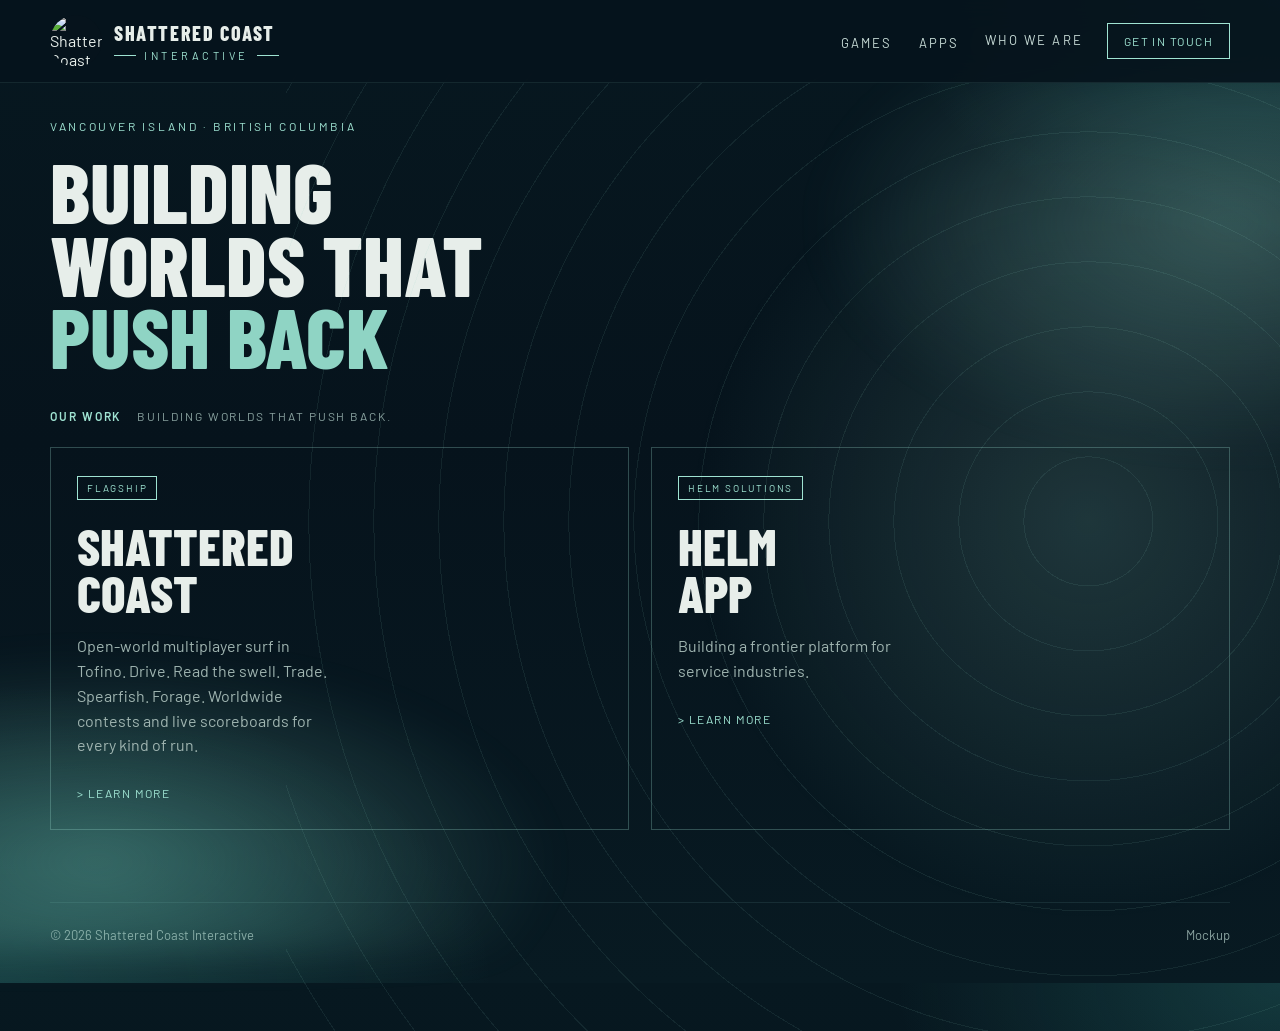
==== index.html @ d67cd0e2 "Initial Shattered Coast Interactive site" ====
<!DOCTYPE html>
<html lang="en">
<head>
<meta charset="UTF-8" />
<meta name="viewport" content="width=device-width, initial-scale=1" />
<title>Shattered Coast Interactive</title>
<link href="https://fonts.googleapis.com/css2?family=Barlow+Condensed:wght@700;800&family=Barlow:wght@400;500&display=swap" rel="stylesheet" />
<link rel="stylesheet" href="styles.css" />
</head>
<body>
<div class="foam-strand a"></div>
<div class="foam-strand b"></div>
<header>
  <div class="wrap bar">
    <a class="brand" href="index.html">
      <img class="mark" src="logo-navy-white.jpg" alt="Shattered Coast logo" />
      <div class="word"><strong>SHATTERED COAST</strong><em><span></span> INTERACTIVE <span></span></em></div>
    </a>
    <nav>
      <div class="drop"><a href="game-shattered-coast.html">Games</a><div class="menu"><a href="game-shattered-coast.html">Shattered Coast</a></div></div>
      <div class="drop"><a href="barber-helm.html">Apps</a><div class="menu"><a href="barber-helm.html">Barber Helm</a></div></div>
      <a href="who-we-are.html">Who We Are</a>
    </nav>
    <a class="steam" href="contact.html">Get in touch</a>
  </div>
</header>
<main>
  <section class="wrap hero">
    <div>
      <p class="pin">Vancouver Island · British Columbia</p>
      <h1>Building<br>worlds that<br><span class="foam">push back</span></h1>
    </div>
    <div class="hero-mark"><img src="logo-navy-white.jpg" alt="" /></div>
  </section>
  <section class="wrap work">
    <p class="kicker"><b>Our work</b> Building worlds that push back.</p>
    <div class="cards">
      <article class="panel">
        <span class="badge">Flagship</span>
        <h2>Shattered<br>Coast</h2>
        <p>Open-world multiplayer surf in Tofino. Drive. Read the swell. Trade. Spearfish. Forage. Worldwide contests and live scoreboards for every kind of run.</p>
        <a href="game-shattered-coast.html">Learn more</a>
      </article>
      <article class="panel">
        <span class="badge">Helm Solutions</span>
        <h2>Helm<br>App</h2>
        <p>Building a frontier platform for service industries.</p>
        <a href="barber-helm.html">Learn more</a>
      </article>
    </div>
  </section>
</main>
<footer class="wrap"><span>© 2026 Shattered Coast Interactive</span><span>Mockup</span></footer>
</body>
</html>
---- styles.css ----
:root { --navy: #07141f; --foam: #9fe3d2; --paper: #e7eeea; --mute: #8aa3a0; --line: rgba(159, 227, 210, 0.28); }
* { box-sizing: border-box; margin: 0; padding: 0; }
html { scroll-behavior: smooth; }
body { font-family: Barlow, system-ui, sans-serif; color: var(--paper); background: radial-gradient(70% 55% at 0% 100%, rgba(80, 200, 185, .22), transparent 55%), radial-gradient(60% 50% at 100% 0%, rgba(70, 190, 180, .2), transparent 50%), linear-gradient(180deg, #071820 0%, #06131c 45%, #081a22 100%); min-height: 100vh; }
.foam-strand { pointer-events: none; position: fixed; z-index: 0; filter: blur(18px); }
.foam-strand.a { left: -8%; bottom: -6%; width: 52vw; height: 34vh; background: radial-gradient(ellipse at 30% 70%, rgba(127,220,200,.35), transparent 70%); }
.foam-strand.b { right: -10%; top: 8%; width: 46vw; height: 42vh; background: radial-gradient(ellipse at 70% 40%, rgba(143,212,196,.32), transparent 72%); }
a { color: inherit; text-decoration: none; }
.wrap { width: min(1180px, calc(100% - 48px)); margin: 0 auto; }
header { position: sticky; top: 0; z-index: 10; background: rgba(6,19,28,.9); backdrop-filter: blur(16px); border-bottom: 1px solid rgba(159,227,210,.1); }
.bar { display: flex; align-items: center; gap: 24px; height: 82px; }
.brand { display: flex; align-items: center; gap: 12px; }
.mark { width: 52px; height: 52px; border-radius: 50%; object-fit: cover; background: #06131c; }
.word strong { display: block; font-family: "Barlow Condensed", sans-serif; letter-spacing: .08em; font-size: 20px; font-weight: 800; }
.word em { display: flex; align-items: center; gap: 8px; font-style: normal; font-size: 11px; letter-spacing: .32em; color: var(--foam); margin-top: 4px; }
.word em span { display: block; width: 22px; height: 1px; background: var(--foam); }
nav { margin-left: auto; display: flex; gap: 26px; }
nav a { font-size: 13px; letter-spacing: .16em; text-transform: uppercase; color: #c9ddd8; }
.steam { display: inline-flex; border: 1px solid var(--foam); color: var(--foam); padding: 10px 16px; font-size: 12px; letter-spacing: .12em; text-transform: uppercase; }
.hero { display: grid; grid-template-columns: 1.05fr .95fr; gap: 24px; align-items: center; padding: 36px 0 28px; position: relative; z-index: 1; }
.hero:before { content: ""; position: absolute; inset: -10% -20% auto 20%; height: 980px; background: radial-gradient(circle at 68% 48%, rgba(143,212,196,.18), transparent 42%), repeating-radial-gradient(circle at 68% 48%, transparent 0 64px, rgba(143,212,196,.09) 64px 65px); pointer-events: none; }
.pin { color: var(--foam); letter-spacing: .22em; text-transform: uppercase; font-size: 12px; margin-bottom: 22px; }
h1 { font-family: "Barlow Condensed", sans-serif; font-weight: 800; text-transform: uppercase; line-height: .86; font-size: clamp(52px, 6.6vw, 92px); }
h1 .foam { color: #8fd4c4; }
.hero-mark { position: relative; display: grid; place-items: center; z-index: 1; }
.hero-mark img { width: min(380px, 80%); border-radius: 50%; }
.work { padding: 8px 0 72px; position: relative; z-index: 1; }
.kicker { display: flex; gap: 16px; align-items: center; letter-spacing: .16em; text-transform: uppercase; font-size: 12px; color: var(--mute); margin-bottom: 24px; }
.kicker b { color: var(--foam); font-weight: 600; }
.cards { display: grid; grid-template-columns: 1fr 1fr; gap: 22px; }
.panel { min-height: 340px; padding: 28px 26px; border: 1px solid var(--line); position: relative; }
.badge { display: inline-block; border: 1px solid var(--foam); color: var(--foam); font-size: 10px; letter-spacing: .18em; text-transform: uppercase; padding: 5px 9px; margin-bottom: 22px; }
h2 { font-family: "Barlow Condensed", sans-serif; font-weight: 800; text-transform: uppercase; font-size: clamp(36px, 4vw, 52px); line-height: .92; margin-bottom: 18px; }
.panel p { color: #9fb4b0; line-height: 1.55; max-width: 28ch; margin-bottom: 24px; }
.panel > a { color: var(--foam); letter-spacing: .12em; text-transform: uppercase; font-size: 12px; }
.panel > a:before { content: "> "; }
footer { display: flex; justify-content: space-between; padding: 24px 0 40px; border-top: 1px solid rgba(159,227,210,.1); color: var(--mute); font-size: 13px; }
@media (max-width: 720px) { nav { display: none; } .hero, .cards { grid-template-columns: 1fr; } }
nav .drop { position: relative; }
nav .menu { display: none; position: absolute; top: calc(100% + 14px); left: 50%; transform: translateX(-50%); min-width: 160px; background: #0a1c28; border: 1px solid var(--line); padding: 8px 0; z-index: 20; }
nav .drop:hover .menu, nav .drop:focus-within .menu { display: block; }
nav .menu a { display: block; padding: 10px 16px; letter-spacing: .12em; text-transform: uppercase; font-size: 12px; color: var(--foam); }
.page { position: relative; z-index: 1; padding: 72px 0 96px; }
.page h1 { margin-bottom: 18px; }
.page p { color: #b7c9c5; max-width: 56ch; line-height: 1.7; font-size: 18px; }
.contact label { display: block; font-size: 12px; letter-spacing: .16em; text-transform: uppercase; color: var(--foam); margin: 16px 0 8px; }
.contact input, .contact textarea { width: min(520px, 100%); background: rgba(6,19,28,.6); border: 1px solid var(--line); color: var(--paper); padding: 12px 14px; font: inherit; }
.contact textarea { min-height: 140px; }
.contact button { margin-top: 18px; cursor: pointer; background: transparent; }
.helm-page { background: #000 !important; min-height: 100vh; color: #fff; }
.helm-page header { background: #000; border-bottom: 1px solid #222; }
.helm-hero { min-height: calc(100vh - 82px); display: grid; place-items: center; text-align: center; }
.helm-hero h1 { font-family: "Barlow Condensed", sans-serif; font-weight: 800; letter-spacing: .08em; font-size: clamp(64px, 12vw, 140px); line-height: .9; text-transform: uppercase; }
.helm-hero .barber { color: #d4af37; }
.helm-hero .helm { color: #7b3ff2; }
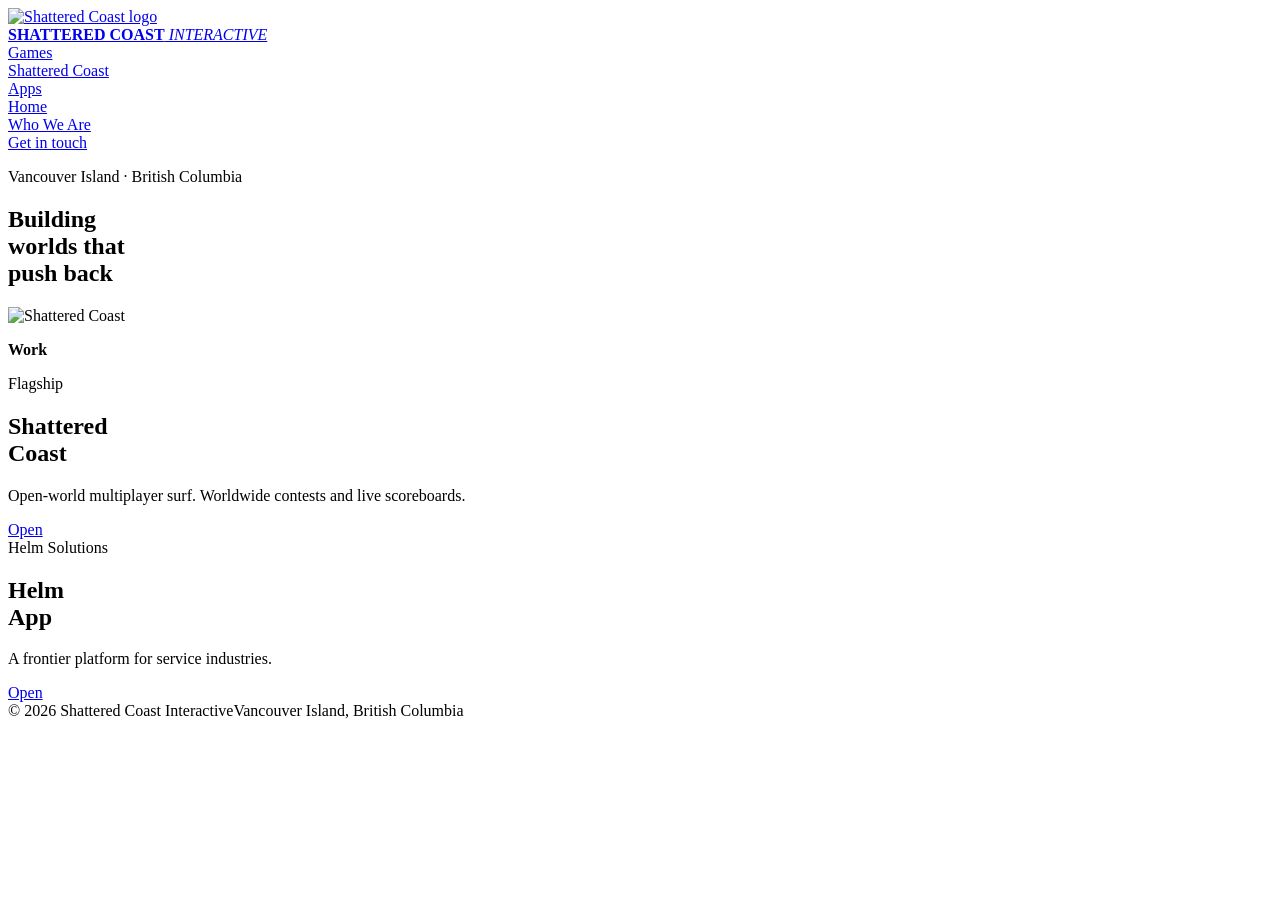
==== commit 6315c263: "Add full styles and current homepage, contact, game, helm, who-we-are shells" ====
--- a/index.html
+++ b/index.html
@@ -18,38 +18,38 @@
     </a>
     <nav>
       <div class="drop"><a href="game-shattered-coast.html">Games</a><div class="menu"><a href="game-shattered-coast.html">Shattered Coast</a></div></div>
-      <div class="drop"><a href="barber-helm.html">Apps</a><div class="menu"><a href="barber-helm.html">Barber Helm</a></div></div>
+      <div class="drop"><a href="helm.html">Apps</a><div class="menu"><a href="helm.html">Home</a></div></div>
       <a href="who-we-are.html">Who We Are</a>
     </nav>
     <a class="steam" href="contact.html">Get in touch</a>
   </div>
 </header>
-<main>
+<main id="top">
   <section class="wrap hero">
     <div>
       <p class="pin">Vancouver Island · British Columbia</p>
       <h1>Building<br>worlds that<br><span class="foam">push back</span></h1>
     </div>
-    <div class="hero-mark"><img src="logo-navy-white.jpg" alt="" /></div>
+    <div class="hero-mark"><img src="logo-navy-white.jpg" alt="Shattered Coast" /></div>
   </section>
   <section class="wrap work">
-    <p class="kicker"><b>Our work</b> Building worlds that push back.</p>
+    <p class="kicker"><b>Work</b></p>
     <div class="cards">
       <article class="panel">
         <span class="badge">Flagship</span>
         <h2>Shattered<br>Coast</h2>
-        <p>Open-world multiplayer surf in Tofino. Drive. Read the swell. Trade. Spearfish. Forage. Worldwide contests and live scoreboards for every kind of run.</p>
-        <a href="game-shattered-coast.html">Learn more</a>
+        <p>Open-world multiplayer surf. Worldwide contests and live scoreboards.</p>
+        <a href="game-shattered-coast.html">Open</a>
       </article>
       <article class="panel">
         <span class="badge">Helm Solutions</span>
         <h2>Helm<br>App</h2>
-        <p>Building a frontier platform for service industries.</p>
-        <a href="barber-helm.html">Learn more</a>
+        <p>A frontier platform for service industries.</p>
+        <a href="helm.html">Open</a>
       </article>
     </div>
   </section>
 </main>
-<footer class="wrap"><span>© 2026 Shattered Coast Interactive</span><span>Mockup</span></footer>
+<footer class="wrap"><span>© 2026 Shattered Coast Interactive</span><span>Vancouver Island, British Columbia</span></footer>
 </body>
 </html>
--- a/styles.css
+++ b/styles.css
@@ -1,55 +1,7 @@
-:root { --navy: #07141f; --foam: #9fe3d2; --paper: #e7eeea; --mute: #8aa3a0; --line: rgba(159, 227, 210, 0.28); }
-* { box-sizing: border-box; margin: 0; padding: 0; }
-html { scroll-behavior: smooth; }
-body { font-family: Barlow, system-ui, sans-serif; color: var(--paper); background: radial-gradient(70% 55% at 0% 100%, rgba(80, 200, 185, .22), transparent 55%), radial-gradient(60% 50% at 100% 0%, rgba(70, 190, 180, .2), transparent 50%), linear-gradient(180deg, #071820 0%, #06131c 45%, #081a22 100%); min-height: 100vh; }
-.foam-strand { pointer-events: none; position: fixed; z-index: 0; filter: blur(18px); }
-.foam-strand.a { left: -8%; bottom: -6%; width: 52vw; height: 34vh; background: radial-gradient(ellipse at 30% 70%, rgba(127,220,200,.35), transparent 70%); }
-.foam-strand.b { right: -10%; top: 8%; width: 46vw; height: 42vh; background: radial-gradient(ellipse at 70% 40%, rgba(143,212,196,.32), transparent 72%); }
-a { color: inherit; text-decoration: none; }
-.wrap { width: min(1180px, calc(100% - 48px)); margin: 0 auto; }
-header { position: sticky; top: 0; z-index: 10; background: rgba(6,19,28,.9); backdrop-filter: blur(16px); border-bottom: 1px solid rgba(159,227,210,.1); }
-.bar { display: flex; align-items: center; gap: 24px; height: 82px; }
-.brand { display: flex; align-items: center; gap: 12px; }
-.mark { width: 52px; height: 52px; border-radius: 50%; object-fit: cover; background: #06131c; }
-.word strong { display: block; font-family: "Barlow Condensed", sans-serif; letter-spacing: .08em; font-size: 20px; font-weight: 800; }
-.word em { display: flex; align-items: center; gap: 8px; font-style: normal; font-size: 11px; letter-spacing: .32em; color: var(--foam); margin-top: 4px; }
-.word em span { display: block; width: 22px; height: 1px; background: var(--foam); }
-nav { margin-left: auto; display: flex; gap: 26px; }
-nav a { font-size: 13px; letter-spacing: .16em; text-transform: uppercase; color: #c9ddd8; }
-.steam { display: inline-flex; border: 1px solid var(--foam); color: var(--foam); padding: 10px 16px; font-size: 12px; letter-spacing: .12em; text-transform: uppercase; }
-.hero { display: grid; grid-template-columns: 1.05fr .95fr; gap: 24px; align-items: center; padding: 36px 0 28px; position: relative; z-index: 1; }
-.hero:before { content: ""; position: absolute; inset: -10% -20% auto 20%; height: 980px; background: radial-gradient(circle at 68% 48%, rgba(143,212,196,.18), transparent 42%), repeating-radial-gradient(circle at 68% 48%, transparent 0 64px, rgba(143,212,196,.09) 64px 65px); pointer-events: none; }
-.pin { color: var(--foam); letter-spacing: .22em; text-transform: uppercase; font-size: 12px; margin-bottom: 22px; }
-h1 { font-family: "Barlow Condensed", sans-serif; font-weight: 800; text-transform: uppercase; line-height: .86; font-size: clamp(52px, 6.6vw, 92px); }
-h1 .foam { color: #8fd4c4; }
-.hero-mark { position: relative; display: grid; place-items: center; z-index: 1; }
-.hero-mark img { width: min(380px, 80%); border-radius: 50%; }
-.work { padding: 8px 0 72px; position: relative; z-index: 1; }
-.kicker { display: flex; gap: 16px; align-items: center; letter-spacing: .16em; text-transform: uppercase; font-size: 12px; color: var(--mute); margin-bottom: 24px; }
-.kicker b { color: var(--foam); font-weight: 600; }
-.cards { display: grid; grid-template-columns: 1fr 1fr; gap: 22px; }
-.panel { min-height: 340px; padding: 28px 26px; border: 1px solid var(--line); position: relative; }
-.badge { display: inline-block; border: 1px solid var(--foam); color: var(--foam); font-size: 10px; letter-spacing: .18em; text-transform: uppercase; padding: 5px 9px; margin-bottom: 22px; }
-h2 { font-family: "Barlow Condensed", sans-serif; font-weight: 800; text-transform: uppercase; font-size: clamp(36px, 4vw, 52px); line-height: .92; margin-bottom: 18px; }
-.panel p { color: #9fb4b0; line-height: 1.55; max-width: 28ch; margin-bottom: 24px; }
-.panel > a { color: var(--foam); letter-spacing: .12em; text-transform: uppercase; font-size: 12px; }
-.panel > a:before { content: "> "; }
-footer { display: flex; justify-content: space-between; padding: 24px 0 40px; border-top: 1px solid rgba(159,227,210,.1); color: var(--mute); font-size: 13px; }
-@media (max-width: 720px) { nav { display: none; } .hero, .cards { grid-template-columns: 1fr; } }
-nav .drop { position: relative; }
-nav .menu { display: none; position: absolute; top: calc(100% + 14px); left: 50%; transform: translateX(-50%); min-width: 160px; background: #0a1c28; border: 1px solid var(--line); padding: 8px 0; z-index: 20; }
-nav .drop:hover .menu, nav .drop:focus-within .menu { display: block; }
-nav .menu a { display: block; padding: 10px 16px; letter-spacing: .12em; text-transform: uppercase; font-size: 12px; color: var(--foam); }
-.page { position: relative; z-index: 1; padding: 72px 0 96px; }
-.page h1 { margin-bottom: 18px; }
-.page p { color: #b7c9c5; max-width: 56ch; line-height: 1.7; font-size: 18px; }
-.contact label { display: block; font-size: 12px; letter-spacing: .16em; text-transform: uppercase; color: var(--foam); margin: 16px 0 8px; }
-.contact input, .contact textarea { width: min(520px, 100%); background: rgba(6,19,28,.6); border: 1px solid var(--line); color: var(--paper); padding: 12px 14px; font: inherit; }
-.contact textarea { min-height: 140px; }
-.contact button { margin-top: 18px; cursor: pointer; background: transparent; }
-.helm-page { background: #000 !important; min-height: 100vh; color: #fff; }
-.helm-page header { background: #000; border-bottom: 1px solid #222; }
-.helm-hero { min-height: calc(100vh - 82px); display: grid; place-items: center; text-align: center; }
-.helm-hero h1 { font-family: "Barlow Condensed", sans-serif; font-weight: 800; letter-spacing: .08em; font-size: clamp(64px, 12vw, 140px); line-height: .9; text-transform: uppercase; }
-.helm-hero .barber { color: #d4af37; }
-.helm-hero .helm { color: #7b3ff2; }
+:root {
+  --navy: #07141f;
+  --foam: #9fe3d2;
+  --paper: #e7eeea;
+  --mute: #8aa3a0;
+  --line: rgba(159, 227, 210, 0.28);
+}
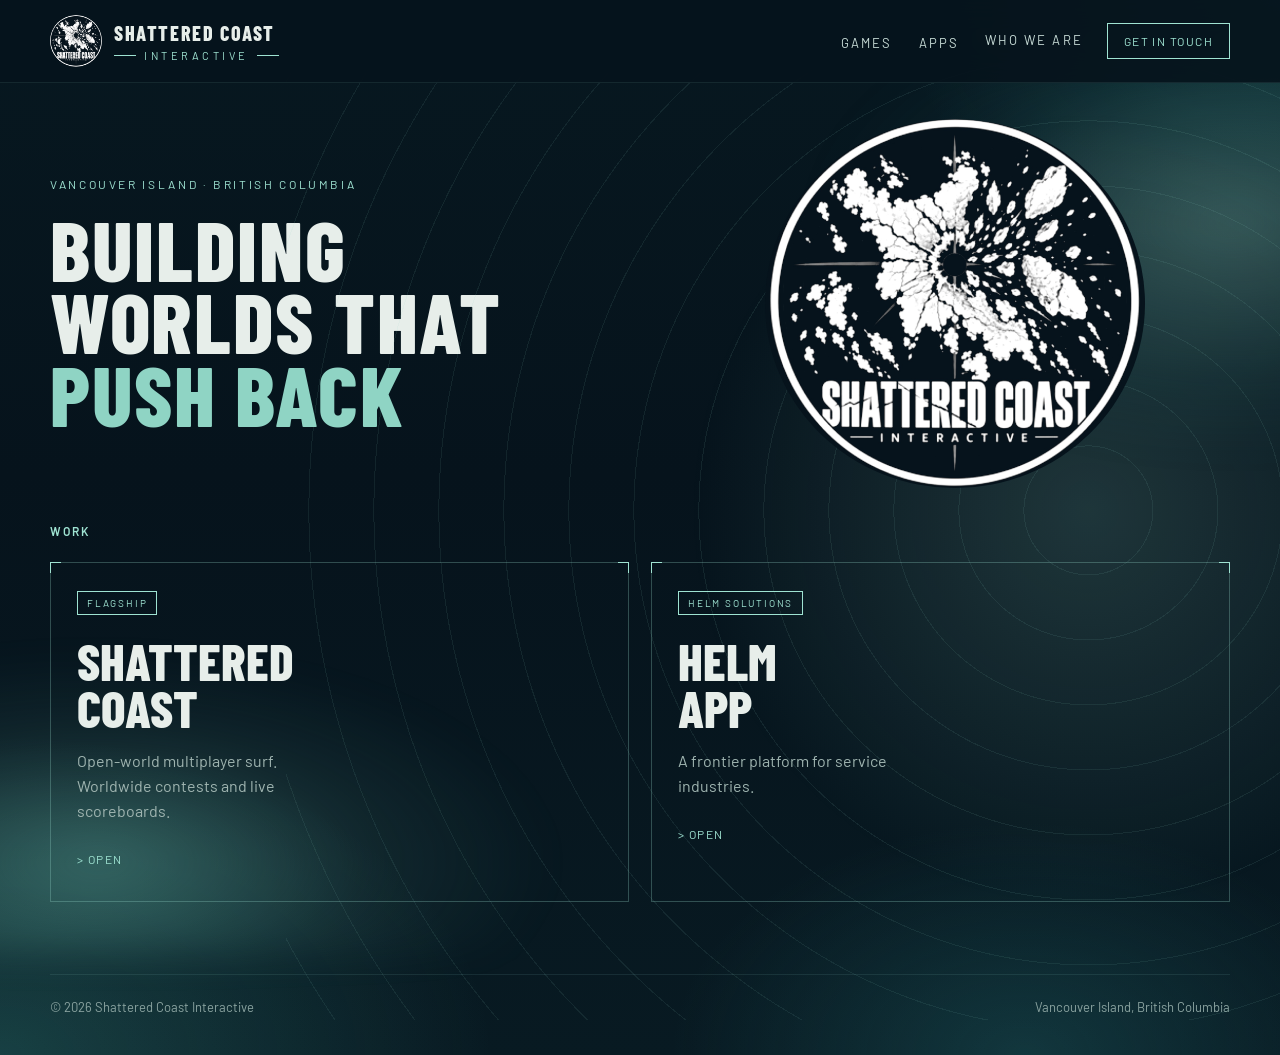
==== commit 8c28f6c3: "Point homepage logo at logo-navy.jpg" ====
--- a/index.html
+++ b/index.html
@@ -13,7 +13,7 @@
 <header>
   <div class="wrap bar">
     <a class="brand" href="index.html">
-      <img class="mark" src="logo-navy-white.jpg" alt="Shattered Coast logo" />
+      <img class="mark" src="logo-navy.jpg" alt="Shattered Coast logo" />
       <div class="word"><strong>SHATTERED COAST</strong><em><span></span> INTERACTIVE <span></span></em></div>
     </a>
     <nav>
@@ -30,7 +30,7 @@
       <p class="pin">Vancouver Island · British Columbia</p>
       <h1>Building<br>worlds that<br><span class="foam">push back</span></h1>
     </div>
-    <div class="hero-mark"><img src="logo-navy-white.jpg" alt="Shattered Coast" /></div>
+    <div class="hero-mark"><img src="logo-navy.jpg" alt="Shattered Coast" /></div>
   </section>
   <section class="wrap work">
     <p class="kicker"><b>Work</b></p>
--- a/styles.css
+++ b/styles.css
@@ -5,3 +5,67 @@
   --mute: #8aa3a0;
   --line: rgba(159, 227, 210, 0.28);
 }
+* { box-sizing: border-box; margin: 0; padding: 0; }
+html { scroll-behavior: smooth; }
+body {
+  font-family: Barlow, system-ui, sans-serif;
+  color: var(--paper);
+  background:
+    radial-gradient(70% 55% at 0% 100%, rgba(80, 200, 185, .22), transparent 55%),
+    radial-gradient(60% 50% at 100% 0%, rgba(70, 190, 180, .2), transparent 50%),
+    radial-gradient(50% 40% at 80% 100%, rgba(30, 90, 95, .45), transparent 55%),
+    linear-gradient(180deg, #071820 0%, #06131c 45%, #081a22 100%);
+  min-height: 100vh;
+}
+.foam-strand { pointer-events: none; position: fixed; z-index: 0; filter: blur(18px); }
+.foam-strand.a { left: -8%; bottom: -6%; width: 52vw; height: 34vh; background: radial-gradient(ellipse at 30% 70%, rgba(127,220,200,.35), rgba(127,220,200,.08) 42%, transparent 70%); }
+.foam-strand.b { right: -10%; top: 8%; width: 46vw; height: 42vh; background: radial-gradient(ellipse at 70% 40%, rgba(143,212,196,.32), rgba(40,120,120,.1) 50%, transparent 72%); }
+a { color: inherit; text-decoration: none; }
+.wrap { width: min(1180px, calc(100% - 48px)); margin: 0 auto; }
+header { position: sticky; top: 0; z-index: 10; background: rgba(6,19,28,.9); backdrop-filter: blur(16px); border-bottom: 1px solid rgba(159,227,210,.1); }
+.bar { display: flex; align-items: center; gap: 24px; height: 82px; }
+.brand { display: flex; align-items: center; gap: 12px; }
+.mark { width: 52px; height: 52px; border-radius: 50%; object-fit: cover; background: #06131c; }
+.word strong { display: block; font-family: "Barlow Condensed", sans-serif; letter-spacing: .08em; font-size: 20px; font-weight: 800; }
+.word em { display: flex; align-items: center; gap: 8px; font-style: normal; font-size: 11px; letter-spacing: .32em; color: var(--foam); margin-top: 4px; }
+.word em span { display: block; width: 22px; height: 1px; background: var(--foam); }
+nav { margin-left: auto; display: flex; gap: 26px; }
+nav a { font-size: 13px; letter-spacing: .16em; text-transform: uppercase; color: #c9ddd8; }
+.steam { display: inline-flex; align-items: center; gap: 8px; border: 1px solid var(--foam); color: var(--foam); padding: 10px 16px; font-size: 12px; letter-spacing: .12em; text-transform: uppercase; }
+.hero { display: grid; grid-template-columns: 1.05fr .95fr; gap: 24px; align-items: center; padding: 36px 0 28px; position: relative; z-index: 1; }
+.hero:before { content: ""; position: absolute; inset: -10% -20% auto 20%; height: 980px; background: radial-gradient(circle at 68% 48%, rgba(143,212,196,.18), transparent 42%), repeating-radial-gradient(circle at 68% 48%, transparent 0 64px, rgba(143,212,196,.09) 64px 65px); pointer-events: none; }
+.pin { color: var(--foam); letter-spacing: .22em; text-transform: uppercase; font-size: 12px; margin-bottom: 22px; }
+h1 { font-family: "Barlow Condensed", sans-serif; font-weight: 800; text-transform: uppercase; letter-spacing: .02em; line-height: .86; font-size: clamp(52px, 6.6vw, 92px); }
+h1 .foam { color: #8fd4c4; }
+.hero-mark { position: relative; display: grid; place-items: center; z-index: 1; }
+.hero-mark img { width: min(380px, 80%); border-radius: 50%; background: #06131c; }
+.work { padding: 8px 0 72px; position: relative; z-index: 1; }
+.kicker { display: flex; gap: 16px; align-items: center; letter-spacing: .16em; text-transform: uppercase; font-size: 12px; color: var(--mute); margin-bottom: 24px; }
+.kicker b { color: var(--foam); font-weight: 600; }
+.cards { display: grid; grid-template-columns: 1fr 1fr; gap: 22px; }
+.panel { min-height: 340px; padding: 28px 26px; border: 1px solid var(--line); position: relative; }
+.panel:before, .panel:after { content: ""; position: absolute; width: 10px; height: 10px; border: 1px solid var(--foam); }
+.panel:before { top: -1px; left: -1px; border-right: 0; border-bottom: 0; }
+.panel:after { top: -1px; right: -1px; border-left: 0; border-bottom: 0; }
+.badge { display: inline-block; border: 1px solid var(--foam); color: var(--foam); font-size: 10px; letter-spacing: .18em; text-transform: uppercase; padding: 5px 9px; margin-bottom: 22px; }
+h2 { font-family: "Barlow Condensed", sans-serif; font-weight: 800; text-transform: uppercase; font-size: clamp(36px, 4vw, 52px); line-height: .92; margin-bottom: 18px; }
+.panel p { color: #9fb4b0; line-height: 1.55; max-width: 28ch; margin-bottom: 24px; }
+.panel > a { color: var(--foam); letter-spacing: .12em; text-transform: uppercase; font-size: 12px; }
+.panel > a:before { content: "> "; }
+footer { display: flex; justify-content: space-between; padding: 24px 0 40px; border-top: 1px solid rgba(159,227,210,.1); color: var(--mute); font-size: 13px; }
+@media (max-width: 720px) { nav { display: none; } .hero, .cards { grid-template-columns: 1fr; } .bar { height: auto; padding: 14px 0; flex-wrap: wrap; } .steam { margin-left: auto; } h1 { font-size: 56px; } }
+nav .drop { position: relative; }
+nav .drop > a { display: inline-flex; align-items: center; gap: 6px; }
+nav .menu { display: none; position: absolute; top: calc(100% + 14px); left: 50%; transform: translateX(-50%); min-width: 160px; background: #0a1c28; border: 1px solid var(--line); padding: 8px 0; z-index: 20; }
+nav .drop:hover .menu, nav .drop:focus-within .menu { display: block; }
+nav .menu a { display: block; padding: 10px 16px; letter-spacing: .12em; text-transform: uppercase; font-size: 12px; color: var(--foam); }
+nav .menu a:hover { background: rgba(159,227,210,.08); }
+.page { position: relative; z-index: 1; padding: 72px 0 96px; }
+.page h1 { margin-bottom: 18px; }
+.page p { color: #b7c9c5; max-width: 56ch; line-height: 1.7; font-size: 18px; }
+.helm-page { background: #000 !important; min-height: 100vh; color: #fff; }
+.helm-page header { background: #000; border-bottom: 1px solid #222; }
+.helm-hero { min-height: calc(100vh - 82px); display: grid; place-items: center; text-align: center; }
+.helm-hero h1 { font-family: "Barlow Condensed", sans-serif; font-weight: 800; letter-spacing: .08em; font-size: clamp(64px, 12vw, 140px); line-height: .9; text-transform: uppercase; }
+.helm-hero .barber { color: #d4af37; }
+.helm-hero .helm { color: #7b3ff2; }
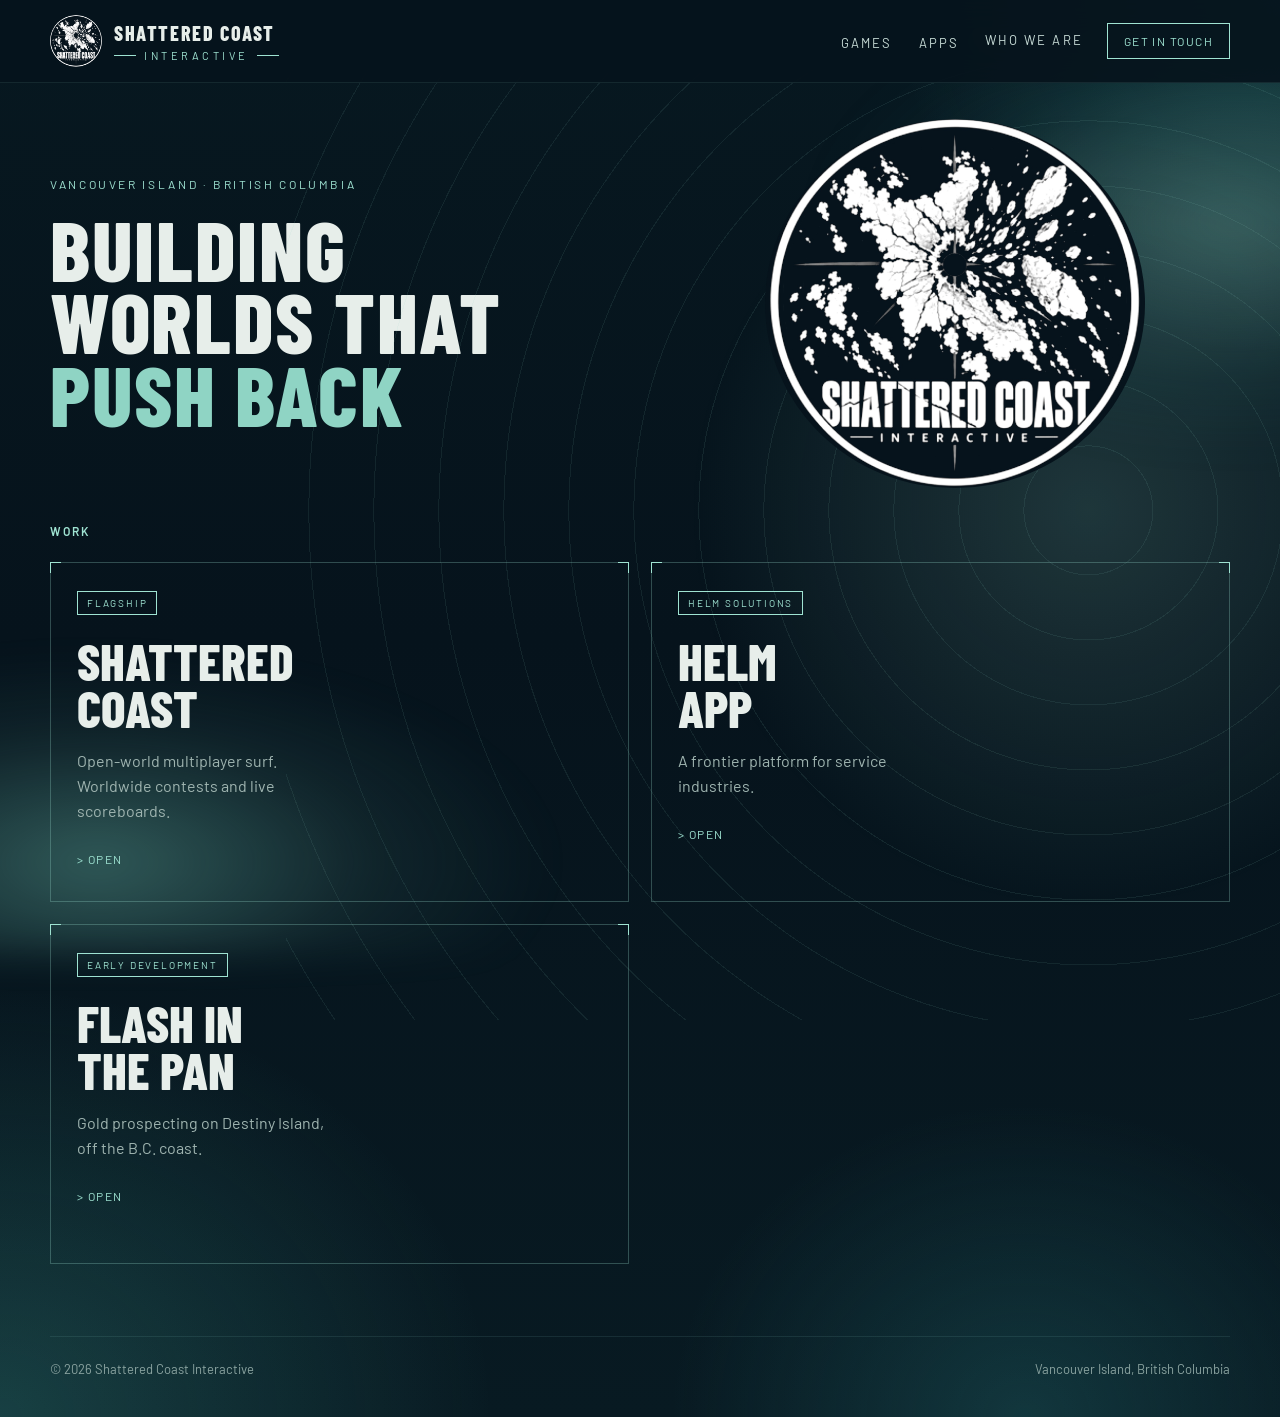
==== commit ccc677ed: "Add Flash in the Pan page and Shattered Coast founder quote" ====
--- a/index.html
+++ b/index.html
@@ -17,7 +17,7 @@
       <div class="word"><strong>SHATTERED COAST</strong><em><span></span> INTERACTIVE <span></span></em></div>
     </a>
     <nav>
-      <div class="drop"><a href="game-shattered-coast.html">Games</a><div class="menu"><a href="game-shattered-coast.html">Shattered Coast</a></div></div>
+      <div class="drop"><a href="game-shattered-coast.html">Games</a><div class="menu"><a href="game-shattered-coast.html">Shattered Coast</a><a href="flash-in-the-pan.html">Flash in the Pan</a></div></div>
       <div class="drop"><a href="helm.html">Apps</a><div class="menu"><a href="helm.html">Home</a></div></div>
       <a href="who-we-are.html">Who We Are</a>
     </nav>
@@ -47,6 +47,12 @@
         <p>A frontier platform for service industries.</p>
         <a href="helm.html">Open</a>
       </article>
+      <article class="panel">
+        <span class="badge">Early development</span>
+        <h2>Flash in<br>the Pan</h2>
+        <p>Gold prospecting on Destiny Island, off the B.C. coast.</p>
+        <a href="flash-in-the-pan.html">Open</a>
+      </article>
     </div>
   </section>
 </main>
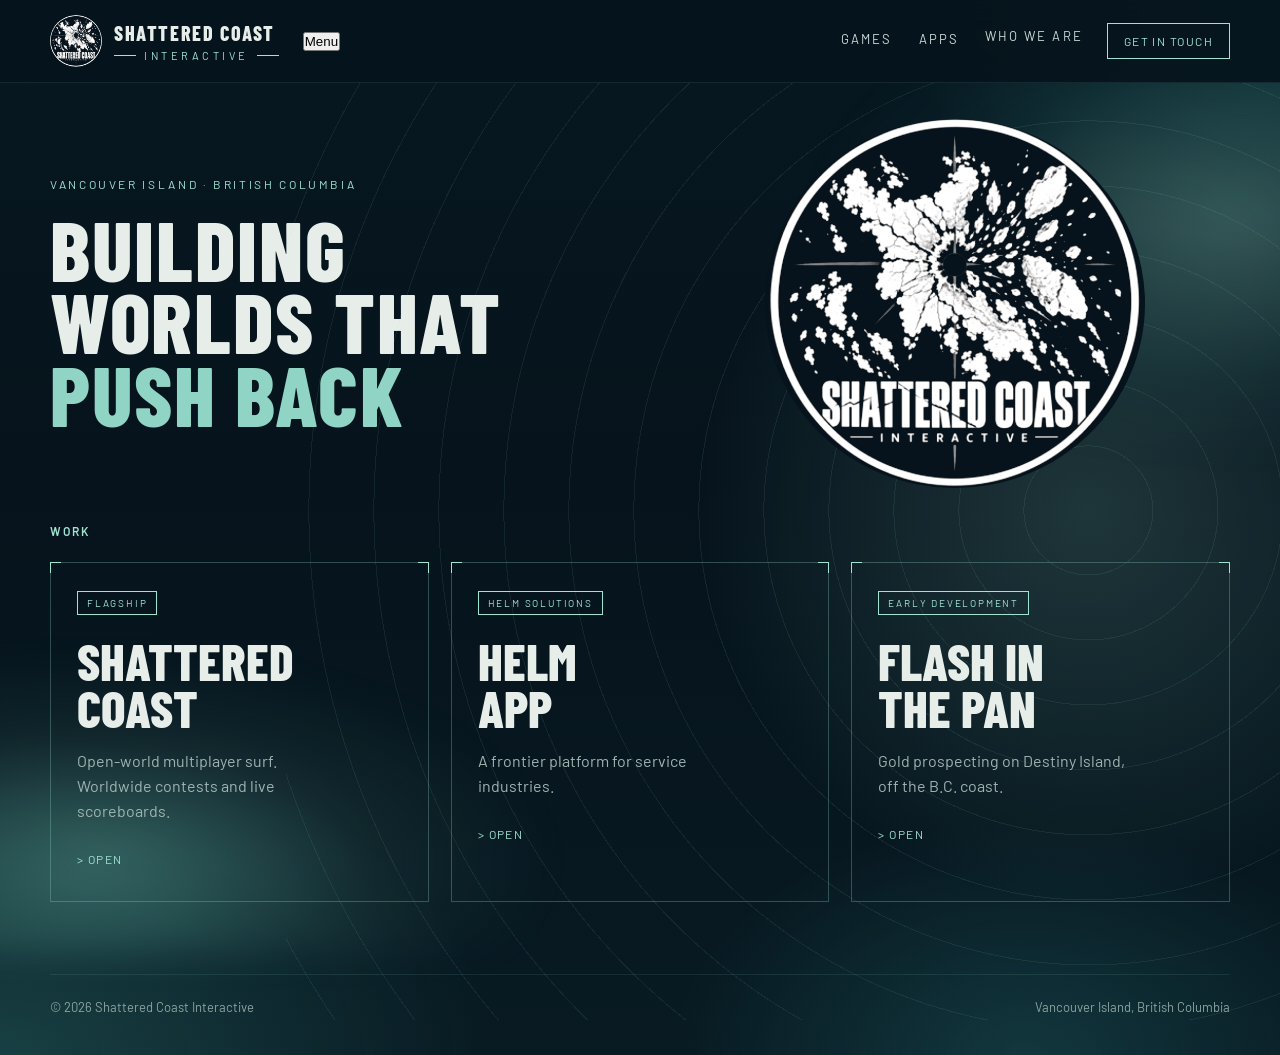
==== commit 0fdf185b: "Add mobile header menu button so nav is reachable on phones" ====
--- a/index.html
+++ b/index.html
@@ -16,6 +16,7 @@
       <img class="mark" src="logo-navy.jpg" alt="Shattered Coast logo" />
       <div class="word"><strong>SHATTERED COAST</strong><em><span></span> INTERACTIVE <span></span></em></div>
     </a>
+    <button class="menu-btn" type="button" aria-label="Open menu">Menu</button>
     <nav>
       <div class="drop"><a href="game-shattered-coast.html">Games</a><div class="menu"><a href="game-shattered-coast.html">Shattered Coast</a><a href="flash-in-the-pan.html">Flash in the Pan</a></div></div>
       <div class="drop"><a href="helm.html">Apps</a><div class="menu"><a href="helm.html">Home</a></div></div>
@@ -57,5 +58,14 @@
   </section>
 </main>
 <footer class="wrap"><span>© 2026 Shattered Coast Interactive</span><span>Vancouver Island, British Columbia</span></footer>
+<script>
+document.querySelectorAll(".menu-btn").forEach(function(btn){
+  btn.addEventListener("click", function(){
+    var h = btn.closest("header");
+    h.classList.toggle("open");
+    btn.textContent = h.classList.contains("open") ? "Close" : "Menu";
+  });
+});
+</script>
 </body>
 </html>
--- a/styles.css
+++ b/styles.css
@@ -17,48 +17,152 @@
     linear-gradient(180deg, #071820 0%, #06131c 45%, #081a22 100%);
   min-height: 100vh;
 }
-.foam-strand { pointer-events: none; position: fixed; z-index: 0; filter: blur(18px); }
-.foam-strand.a { left: -8%; bottom: -6%; width: 52vw; height: 34vh; background: radial-gradient(ellipse at 30% 70%, rgba(127,220,200,.35), rgba(127,220,200,.08) 42%, transparent 70%); }
-.foam-strand.b { right: -10%; top: 8%; width: 46vw; height: 42vh; background: radial-gradient(ellipse at 70% 40%, rgba(143,212,196,.32), rgba(40,120,120,.1) 50%, transparent 72%); }
+.foam-strand {
+  pointer-events: none;
+  position: fixed;
+  z-index: 0;
+  filter: blur(18px);
+}
+.foam-strand.a {
+  left: -8%; bottom: -6%;
+  width: 52vw; height: 34vh;
+  background: radial-gradient(ellipse at 30% 70%, rgba(127,220,200,.35), rgba(127,220,200,.08) 42%, transparent 70%);
+}
+.foam-strand.b {
+  right: -10%; top: 8%;
+  width: 46vw; height: 42vh;
+  background: radial-gradient(ellipse at 70% 40%, rgba(143,212,196,.32), rgba(40,120,120,.1) 50%, transparent 72%);
+}
 a { color: inherit; text-decoration: none; }
 .wrap { width: min(1180px, calc(100% - 48px)); margin: 0 auto; }
-header { position: sticky; top: 0; z-index: 10; background: rgba(6,19,28,.9); backdrop-filter: blur(16px); border-bottom: 1px solid rgba(159,227,210,.1); }
+header {
+  position: sticky; top: 0; z-index: 10;
+  background: rgba(6,19,28,.9);
+  backdrop-filter: blur(16px);
+  border-bottom: 1px solid rgba(159,227,210,.1);
+}
 .bar { display: flex; align-items: center; gap: 24px; height: 82px; }
 .brand { display: flex; align-items: center; gap: 12px; }
 .mark { width: 52px; height: 52px; border-radius: 50%; object-fit: cover; background: #06131c; }
-.word strong { display: block; font-family: "Barlow Condensed", sans-serif; letter-spacing: .08em; font-size: 20px; font-weight: 800; }
-.word em { display: flex; align-items: center; gap: 8px; font-style: normal; font-size: 11px; letter-spacing: .32em; color: var(--foam); margin-top: 4px; }
+.word strong {
+  display: block;
+  font-family: "Barlow Condensed", sans-serif;
+  letter-spacing: .08em; font-size: 20px; font-weight: 800;
+}
+.word em {
+  display: flex; align-items: center; gap: 8px;
+  font-style: normal; font-size: 11px; letter-spacing: .32em;
+  color: var(--foam); margin-top: 4px;
+}
 .word em span { display: block; width: 22px; height: 1px; background: var(--foam); }
 nav { margin-left: auto; display: flex; gap: 26px; }
 nav a { font-size: 13px; letter-spacing: .16em; text-transform: uppercase; color: #c9ddd8; }
-.steam { display: inline-flex; align-items: center; gap: 8px; border: 1px solid var(--foam); color: var(--foam); padding: 10px 16px; font-size: 12px; letter-spacing: .12em; text-transform: uppercase; }
-.hero { display: grid; grid-template-columns: 1.05fr .95fr; gap: 24px; align-items: center; padding: 36px 0 28px; position: relative; z-index: 1; }
-.hero:before { content: ""; position: absolute; inset: -10% -20% auto 20%; height: 980px; background: radial-gradient(circle at 68% 48%, rgba(143,212,196,.18), transparent 42%), repeating-radial-gradient(circle at 68% 48%, transparent 0 64px, rgba(143,212,196,.09) 64px 65px); pointer-events: none; }
-.pin { color: var(--foam); letter-spacing: .22em; text-transform: uppercase; font-size: 12px; margin-bottom: 22px; }
-h1 { font-family: "Barlow Condensed", sans-serif; font-weight: 800; text-transform: uppercase; letter-spacing: .02em; line-height: .86; font-size: clamp(52px, 6.6vw, 92px); }
+.steam {
+  display: inline-flex; align-items: center; gap: 8px;
+  border: 1px solid var(--foam); color: var(--foam);
+  padding: 10px 16px; font-size: 12px; letter-spacing: .12em; text-transform: uppercase;
+}
+.hero {
+  display: grid;
+  grid-template-columns: 1.05fr .95fr;
+  gap: 24px;
+  align-items: center;
+  padding: 36px 0 28px;
+  position: relative;
+  z-index: 1;
+}
+.hero:before {
+  content: "";
+  position: absolute; inset: -10% -20% auto 20%;
+  height: 980px;
+  background:
+    radial-gradient(circle at 68% 48%, rgba(143,212,196,.18), transparent 42%),
+    repeating-radial-gradient(circle at 68% 48%, transparent 0 64px, rgba(143,212,196,.09) 64px 65px);
+  pointer-events: none;
+}
+.pin {
+  color: var(--foam);
+  letter-spacing: .22em;
+  text-transform: uppercase;
+  font-size: 12px;
+  margin-bottom: 22px;
+}
+h1 {
+  font-family: "Barlow Condensed", sans-serif;
+  font-weight: 800;
+  text-transform: uppercase;
+  letter-spacing: .02em;
+  line-height: .86;
+  font-size: clamp(52px, 6.6vw, 92px);
+}
 h1 .foam { color: #8fd4c4; }
 .hero-mark { position: relative; display: grid; place-items: center; z-index: 1; }
-.hero-mark img { width: min(380px, 80%); border-radius: 50%; background: #06131c; }
+.hero-mark img { width: min(380px, 80%); border-radius: 50%; }
 .work { padding: 8px 0 72px; position: relative; z-index: 1; }
-.kicker { display: flex; gap: 16px; align-items: center; letter-spacing: .16em; text-transform: uppercase; font-size: 12px; color: var(--mute); margin-bottom: 24px; }
+.kicker {
+  display: flex; gap: 16px; align-items: center;
+  letter-spacing: .16em; text-transform: uppercase;
+  font-size: 12px; color: var(--mute); margin-bottom: 24px;
+}
 .kicker b { color: var(--foam); font-weight: 600; }
-.cards { display: grid; grid-template-columns: 1fr 1fr; gap: 22px; }
-.panel { min-height: 340px; padding: 28px 26px; border: 1px solid var(--line); position: relative; }
-.panel:before, .panel:after { content: ""; position: absolute; width: 10px; height: 10px; border: 1px solid var(--foam); }
+.cards { display: grid; grid-template-columns: 1fr 1fr 1fr; gap: 22px; }
+.panel {
+  min-height: 340px;
+  padding: 28px 26px;
+  border: 1px solid var(--line);
+  position: relative;
+}
+.panel:before, .panel:after {
+  content: ""; position: absolute; width: 10px; height: 10px;
+  border: 1px solid var(--foam);
+}
 .panel:before { top: -1px; left: -1px; border-right: 0; border-bottom: 0; }
 .panel:after { top: -1px; right: -1px; border-left: 0; border-bottom: 0; }
-.badge { display: inline-block; border: 1px solid var(--foam); color: var(--foam); font-size: 10px; letter-spacing: .18em; text-transform: uppercase; padding: 5px 9px; margin-bottom: 22px; }
-h2 { font-family: "Barlow Condensed", sans-serif; font-weight: 800; text-transform: uppercase; font-size: clamp(36px, 4vw, 52px); line-height: .92; margin-bottom: 18px; }
+.badge {
+  display: inline-block; border: 1px solid var(--foam); color: var(--foam);
+  font-size: 10px; letter-spacing: .18em; text-transform: uppercase;
+  padding: 5px 9px; margin-bottom: 22px;
+}
+h2 {
+  font-family: "Barlow Condensed", sans-serif;
+  font-weight: 800; text-transform: uppercase;
+  font-size: clamp(36px, 4vw, 52px); line-height: .92;
+  margin-bottom: 18px;
+}
 .panel p { color: #9fb4b0; line-height: 1.55; max-width: 28ch; margin-bottom: 24px; }
 .panel > a { color: var(--foam); letter-spacing: .12em; text-transform: uppercase; font-size: 12px; }
 .panel > a:before { content: "> "; }
-footer { display: flex; justify-content: space-between; padding: 24px 0 40px; border-top: 1px solid rgba(159,227,210,.1); color: var(--mute); font-size: 13px; }
-@media (max-width: 720px) { nav { display: none; } .hero, .cards { grid-template-columns: 1fr; } .bar { height: auto; padding: 14px 0; flex-wrap: wrap; } .steam { margin-left: auto; } h1 { font-size: 56px; } }
-nav .drop { position: relative; }
+footer {
+  display: flex; justify-content: space-between;
+  padding: 24px 0 40px;
+  border-top: 1px solid rgba(159,227,210,.1);
+  color: var(--mute); font-size: 13px;
+}
+@media (max-width: 720px) {
+  nav { display: none; }
+  .hero, .cards { grid-template-columns: 1fr; }
+  .bar { height: auto; padding: 14px 0; flex-wrap: wrap; }
+  .steam { margin-left: auto; }
+  h1 { font-size: 56px; }
+}
+nav .drop { position: relative; padding-bottom: 8px; }
 nav .drop > a { display: inline-flex; align-items: center; gap: 6px; }
-nav .menu { display: none; position: absolute; top: calc(100% + 14px); left: 50%; transform: translateX(-50%); min-width: 160px; background: #0a1c28; border: 1px solid var(--line); padding: 8px 0; z-index: 20; }
+nav .menu {
+  display: none;
+  position: absolute; top: 100%; left: 50%;
+  transform: translateX(-50%);
+  min-width: 160px;
+  background: #0a1c28;
+  border: 1px solid var(--line);
+  padding: 12px 0 8px;
+  z-index: 20;
+}
 nav .drop:hover .menu, nav .drop:focus-within .menu { display: block; }
-nav .menu a { display: block; padding: 10px 16px; letter-spacing: .12em; text-transform: uppercase; font-size: 12px; color: var(--foam); }
+nav .menu a {
+  display: block; padding: 10px 16px;
+  letter-spacing: .12em; text-transform: uppercase; font-size: 12px;
+  color: var(--foam);
+}
 nav .menu a:hover { background: rgba(159,227,210,.08); }
 .page { position: relative; z-index: 1; padding: 72px 0 96px; }
 .page h1 { margin-bottom: 18px; }
@@ -66,6 +170,13 @@
 .helm-page { background: #000 !important; min-height: 100vh; color: #fff; }
 .helm-page header { background: #000; border-bottom: 1px solid #222; }
 .helm-hero { min-height: calc(100vh - 82px); display: grid; place-items: center; text-align: center; }
-.helm-hero h1 { font-family: "Barlow Condensed", sans-serif; font-weight: 800; letter-spacing: .08em; font-size: clamp(64px, 12vw, 140px); line-height: .9; text-transform: uppercase; }
+.helm-hero h1 {
+  font-family: "Barlow Condensed", sans-serif;
+  font-weight: 800;
+  letter-spacing: .08em;
+  font-size: clamp(64px, 12vw, 140px);
+  line-height: .9;
+  text-transform: uppercase;
+}
 .helm-hero .barber { color: #d4af37; }
 .helm-hero .helm { color: #7b3ff2; }
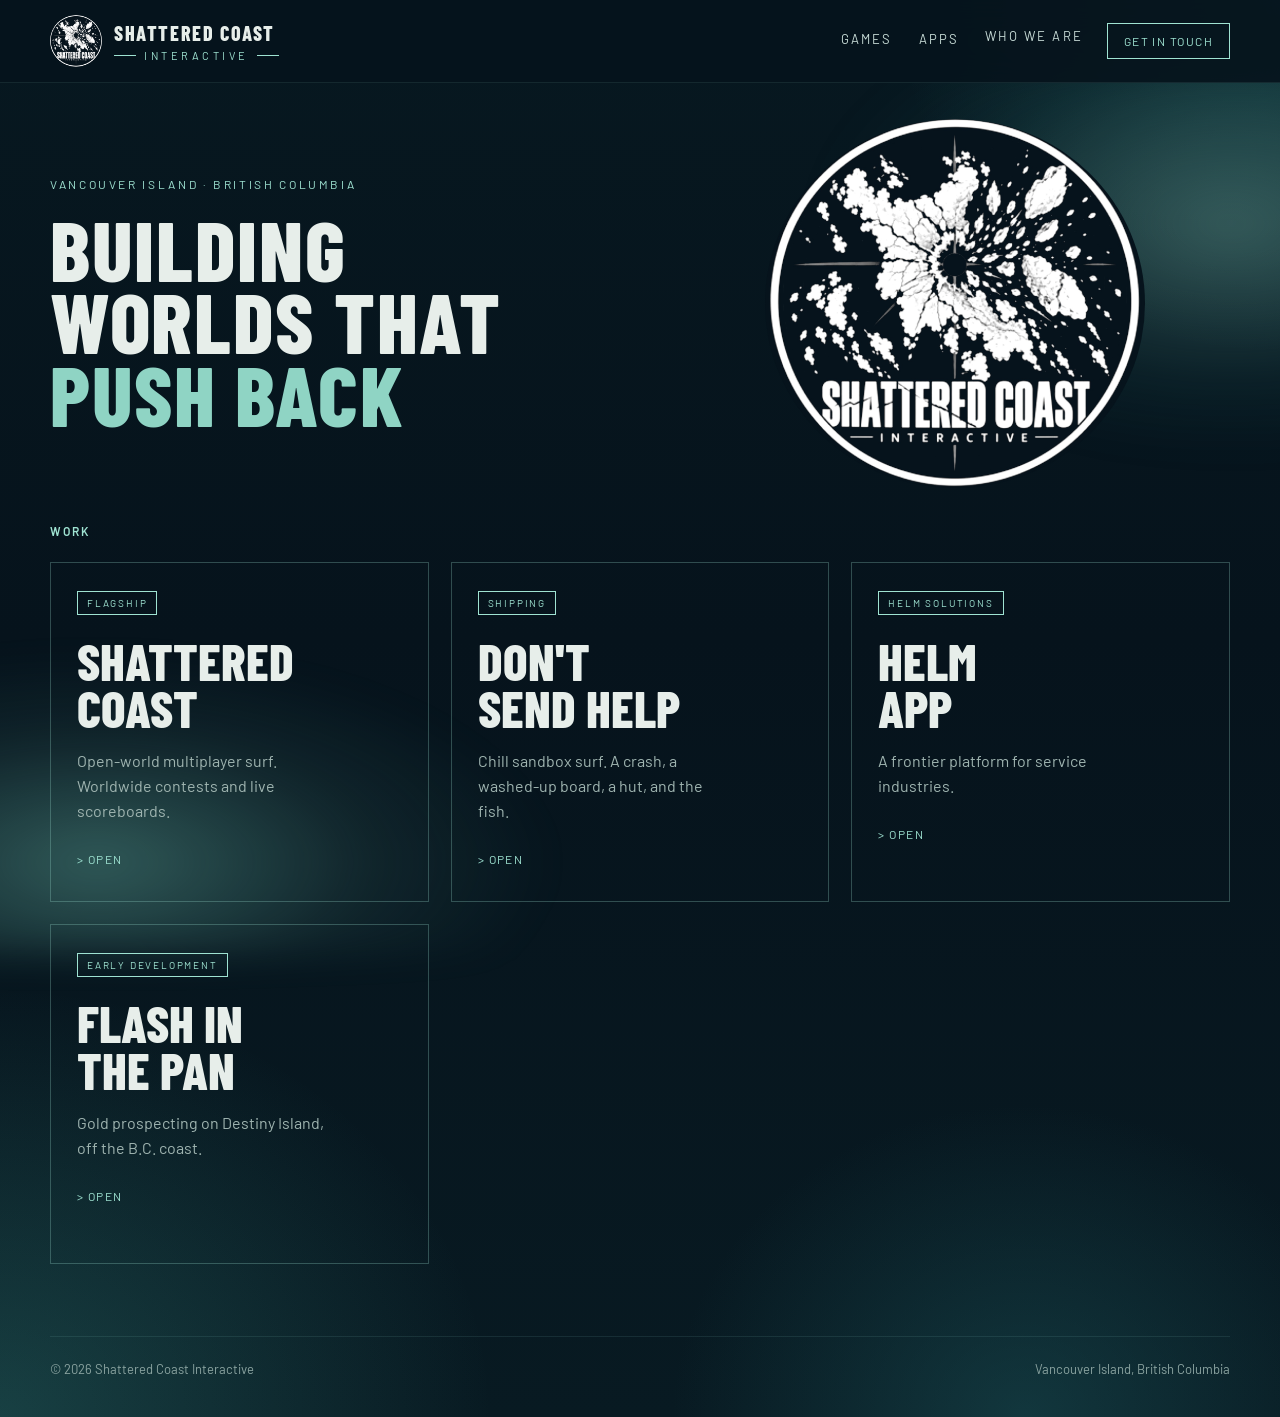
==== commit d9a329fe: "Add Don't Send Help page and privacy policy place" ====
--- a/index.html
+++ b/index.html
@@ -18,7 +18,7 @@
     </a>
     <button class="menu-btn" type="button" aria-label="Open menu">Menu</button>
     <nav>
-      <div class="drop"><a href="game-shattered-coast.html">Games</a><div class="menu"><a href="game-shattered-coast.html">Shattered Coast</a><a href="flash-in-the-pan.html">Flash in the Pan</a></div></div>
+      <div class="drop"><a href="game-shattered-coast.html">Games</a><div class="menu"><a href="game-shattered-coast.html">Shattered Coast</a><a href="dont-send-help.html">Don't Send Help</a><a href="flash-in-the-pan.html">Flash in the Pan</a></div></div>
       <div class="drop"><a href="helm.html">Apps</a><div class="menu"><a href="helm.html">Home</a></div></div>
       <a href="who-we-are.html">Who We Are</a>
     </nav>
@@ -41,6 +41,12 @@
         <h2>Shattered<br>Coast</h2>
         <p>Open-world multiplayer surf. Worldwide contests and live scoreboards.</p>
         <a href="game-shattered-coast.html">Open</a>
+      </article>
+      <article class="panel">
+        <span class="badge">Shipping</span>
+        <h2>Don't<br>Send Help</h2>
+        <p>Chill sandbox surf. A crash, a washed-up board, a hut, and the fish.</p>
+        <a href="dont-send-help.html">Open</a>
       </article>
       <article class="panel">
         <span class="badge">Helm Solutions</span>
--- a/styles.css
+++ b/styles.css
@@ -17,20 +17,13 @@
     linear-gradient(180deg, #071820 0%, #06131c 45%, #081a22 100%);
   min-height: 100vh;
 }
-.foam-strand {
-  pointer-events: none;
-  position: fixed;
-  z-index: 0;
-  filter: blur(18px);
-}
+.foam-strand { pointer-events: none; position: fixed; z-index: 0; filter: blur(18px); }
 .foam-strand.a {
-  left: -8%; bottom: -6%;
-  width: 52vw; height: 34vh;
+  left: -8%; bottom: -6%; width: 52vw; height: 34vh;
   background: radial-gradient(ellipse at 30% 70%, rgba(127,220,200,.35), rgba(127,220,200,.08) 42%, transparent 70%);
 }
 .foam-strand.b {
-  right: -10%; top: 8%;
-  width: 46vw; height: 42vh;
+  right: -10%; top: 8%; width: 46vw; height: 42vh;
   background: radial-gradient(ellipse at 70% 40%, rgba(143,212,196,.32), rgba(40,120,120,.1) 50%, transparent 72%);
 }
 a { color: inherit; text-decoration: none; }
@@ -63,36 +56,14 @@
   padding: 10px 16px; font-size: 12px; letter-spacing: .12em; text-transform: uppercase;
 }
 .hero {
-  display: grid;
-  grid-template-columns: 1.05fr .95fr;
-  gap: 24px;
-  align-items: center;
-  padding: 36px 0 28px;
-  position: relative;
-  z-index: 1;
+  display: grid; grid-template-columns: 1.05fr .95fr; gap: 24px;
+  align-items: center; padding: 36px 0 28px; position: relative; z-index: 1;
 }
-.hero:before {
-  content: "";
-  position: absolute; inset: -10% -20% auto 20%;
-  height: 980px;
-  background:
-    radial-gradient(circle at 68% 48%, rgba(143,212,196,.18), transparent 42%),
-    repeating-radial-gradient(circle at 68% 48%, transparent 0 64px, rgba(143,212,196,.09) 64px 65px);
-  pointer-events: none;
-}
-.pin {
-  color: var(--foam);
-  letter-spacing: .22em;
-  text-transform: uppercase;
-  font-size: 12px;
-  margin-bottom: 22px;
-}
+.pin { color: var(--foam); letter-spacing: .22em; text-transform: uppercase; font-size: 12px; margin-bottom: 22px; }
 h1 {
   font-family: "Barlow Condensed", sans-serif;
-  font-weight: 800;
-  text-transform: uppercase;
-  letter-spacing: .02em;
-  line-height: .86;
+  font-weight: 800; text-transform: uppercase;
+  letter-spacing: .02em; line-height: .86;
   font-size: clamp(52px, 6.6vw, 92px);
 }
 h1 .foam { color: #8fd4c4; }
@@ -106,18 +77,7 @@
 }
 .kicker b { color: var(--foam); font-weight: 600; }
 .cards { display: grid; grid-template-columns: 1fr 1fr 1fr; gap: 22px; }
-.panel {
-  min-height: 340px;
-  padding: 28px 26px;
-  border: 1px solid var(--line);
-  position: relative;
-}
-.panel:before, .panel:after {
-  content: ""; position: absolute; width: 10px; height: 10px;
-  border: 1px solid var(--foam);
-}
-.panel:before { top: -1px; left: -1px; border-right: 0; border-bottom: 0; }
-.panel:after { top: -1px; right: -1px; border-left: 0; border-bottom: 0; }
+.panel { min-height: 340px; padding: 28px 26px; border: 1px solid var(--line); position: relative; }
 .badge {
   display: inline-block; border: 1px solid var(--foam); color: var(--foam);
   font-size: 10px; letter-spacing: .18em; text-transform: uppercase;
@@ -126,8 +86,7 @@
 h2 {
   font-family: "Barlow Condensed", sans-serif;
   font-weight: 800; text-transform: uppercase;
-  font-size: clamp(36px, 4vw, 52px); line-height: .92;
-  margin-bottom: 18px;
+  font-size: clamp(36px, 4vw, 52px); line-height: .92; margin-bottom: 18px;
 }
 .panel p { color: #9fb4b0; line-height: 1.55; max-width: 28ch; margin-bottom: 24px; }
 .panel > a { color: var(--foam); letter-spacing: .12em; text-transform: uppercase; font-size: 12px; }
@@ -138,24 +97,36 @@
   border-top: 1px solid rgba(159,227,210,.1);
   color: var(--mute); font-size: 13px;
 }
+.menu-btn {
+  display: none; margin-left: auto; background: transparent;
+  border: 1px solid var(--foam); color: var(--foam);
+  padding: 8px 12px; font: inherit; font-size: 12px;
+  letter-spacing: .16em; text-transform: uppercase; cursor: pointer;
+}
 @media (max-width: 720px) {
-  nav { display: none; }
   .hero, .cards { grid-template-columns: 1fr; }
   .bar { height: auto; padding: 14px 0; flex-wrap: wrap; }
-  .steam { margin-left: auto; }
+  .steam { order: 3; }
   h1 { font-size: 56px; }
+  .menu-btn { display: inline-flex; }
+  nav {
+    display: none; width: 100%; flex-direction: column;
+    gap: 4px; padding: 8px 0 16px; margin-left: 0;
+  }
+  header.open nav { display: flex; }
+  nav .drop { padding-bottom: 0; }
+  nav .menu {
+    display: block; position: static; transform: none;
+    min-width: 0; background: transparent; border: 0; padding: 0 0 8px 14px;
+  }
 }
 nav .drop { position: relative; padding-bottom: 8px; }
 nav .drop > a { display: inline-flex; align-items: center; gap: 6px; }
 nav .menu {
-  display: none;
-  position: absolute; top: 100%; left: 50%;
-  transform: translateX(-50%);
-  min-width: 160px;
-  background: #0a1c28;
-  border: 1px solid var(--line);
-  padding: 12px 0 8px;
-  z-index: 20;
+  display: none; position: absolute; top: 100%; left: 50%;
+  transform: translateX(-50%); min-width: 160px;
+  background: #0a1c28; border: 1px solid var(--line);
+  padding: 12px 0 8px; z-index: 20;
 }
 nav .drop:hover .menu, nav .drop:focus-within .menu { display: block; }
 nav .menu a {
@@ -163,20 +134,15 @@
   letter-spacing: .12em; text-transform: uppercase; font-size: 12px;
   color: var(--foam);
 }
-nav .menu a:hover { background: rgba(159,227,210,.08); }
 .page { position: relative; z-index: 1; padding: 72px 0 96px; }
 .page h1 { margin-bottom: 18px; }
 .page p { color: #b7c9c5; max-width: 56ch; line-height: 1.7; font-size: 18px; }
 .helm-page { background: #000 !important; min-height: 100vh; color: #fff; }
-.helm-page header { background: #000; border-bottom: 1px solid #222; }
 .helm-hero { min-height: calc(100vh - 82px); display: grid; place-items: center; text-align: center; }
 .helm-hero h1 {
-  font-family: "Barlow Condensed", sans-serif;
-  font-weight: 800;
-  letter-spacing: .08em;
-  font-size: clamp(64px, 12vw, 140px);
-  line-height: .9;
-  text-transform: uppercase;
+  font-family: "Barlow Condensed", sans-serif; font-weight: 800;
+  letter-spacing: .08em; font-size: clamp(64px, 12vw, 140px);
+  line-height: .9; text-transform: uppercase;
 }
 .helm-hero .barber { color: #d4af37; }
 .helm-hero .helm { color: #7b3ff2; }
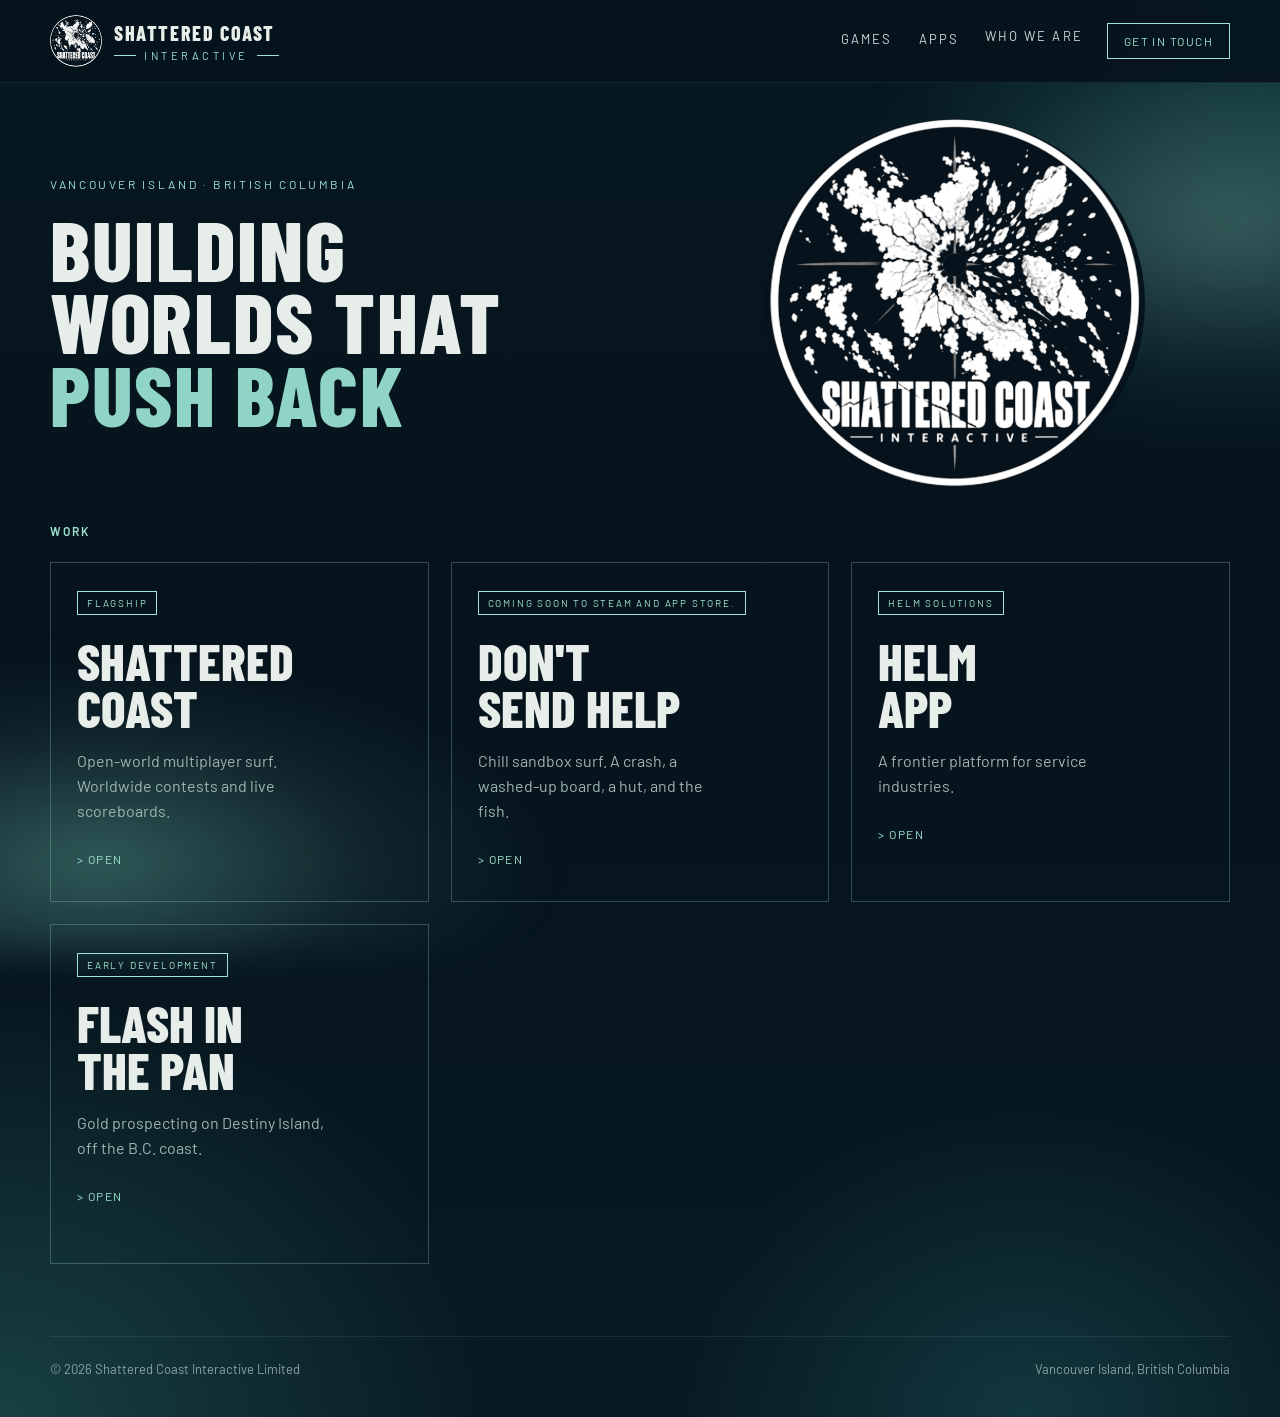
==== commit d9dd8b19: "Use legal company name and mark Don't Send Help coming soon to Steam and App Store" ====
--- a/index.html
+++ b/index.html
@@ -43,7 +43,7 @@
         <a href="game-shattered-coast.html">Open</a>
       </article>
       <article class="panel">
-        <span class="badge">Shipping</span>
+        <span class="badge">Coming soon to Steam and App Store.</span>
         <h2>Don't<br>Send Help</h2>
         <p>Chill sandbox surf. A crash, a washed-up board, a hut, and the fish.</p>
         <a href="dont-send-help.html">Open</a>
@@ -63,7 +63,7 @@
     </div>
   </section>
 </main>
-<footer class="wrap"><span>© 2026 Shattered Coast Interactive</span><span>Vancouver Island, British Columbia</span></footer>
+<footer class="wrap"><span>© 2026 Shattered Coast Interactive Limited</span><span>Vancouver Island, British Columbia</span></footer>
 <script>
 document.querySelectorAll(".menu-btn").forEach(function(btn){
   btn.addEventListener("click", function(){
